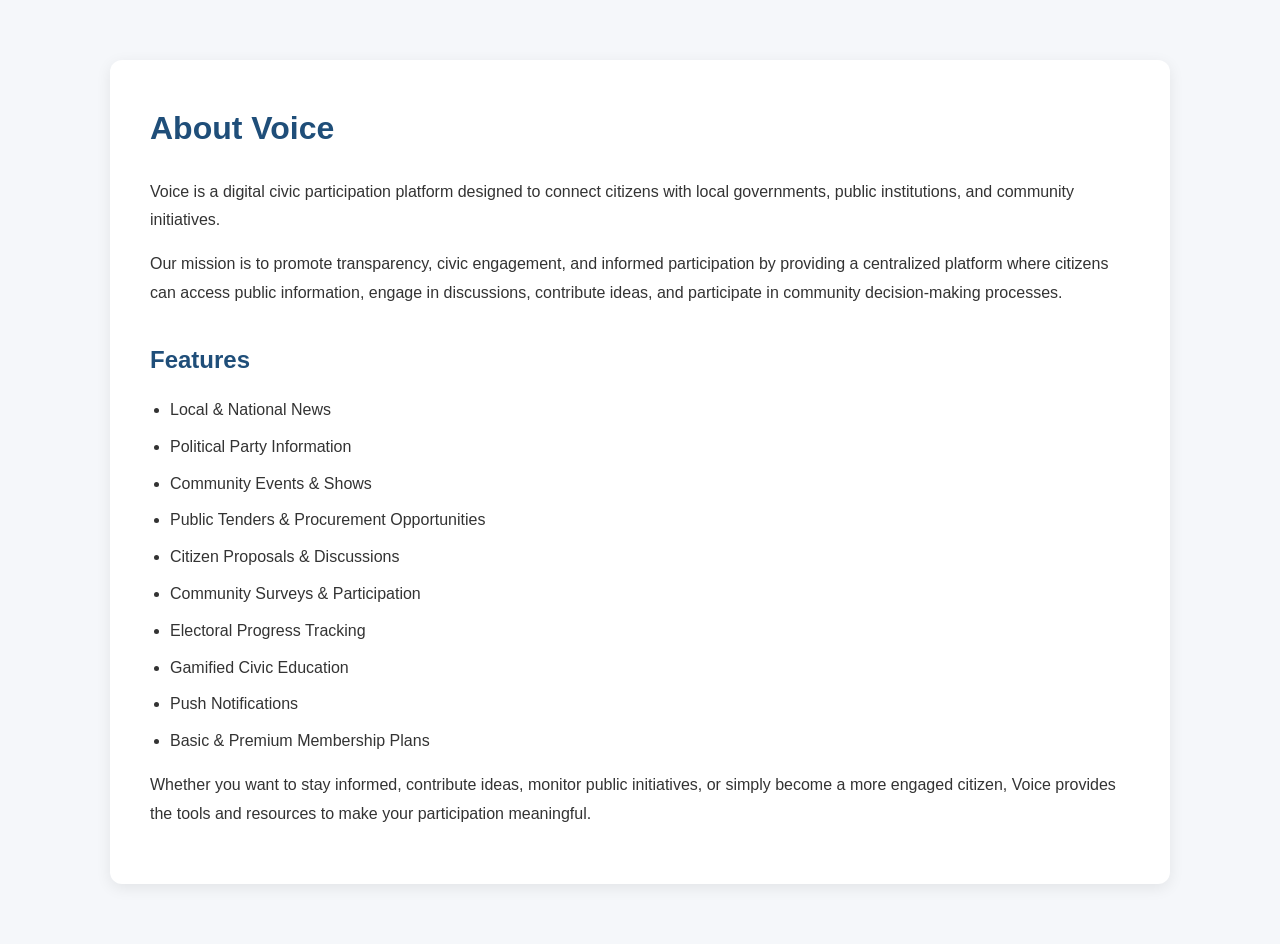
==== about.html @ 0fd89a44 "Add initial HTML files for About, Privacy Policy, Terms & Conditions, and CSS styles" ====
<!DOCTYPE html>
<html lang="en">
<head>
<meta charset="UTF-8">
<meta name="viewport" content="width=device-width, initial-scale=1.0">
<title>About Voice</title>
<link rel="stylesheet" href="style.css">
</head>
<body>

<div class="container">
    <div class="card">

        <h1>About Voice</h1>

        <p>
            Voice is a digital civic participation platform designed to connect citizens
            with local governments, public institutions, and community initiatives.
        </p>

        <p>
            Our mission is to promote transparency, civic engagement, and informed
            participation by providing a centralized platform where citizens can access
            public information, engage in discussions, contribute ideas, and participate
            in community decision-making processes.
        </p>

        <h2>Features</h2>

        <ul>
            <li>Local & National News</li>
            <li>Political Party Information</li>
            <li>Community Events & Shows</li>
            <li>Public Tenders & Procurement Opportunities</li>
            <li>Citizen Proposals & Discussions</li>
            <li>Community Surveys & Participation</li>
            <li>Electoral Progress Tracking</li>
            <li>Gamified Civic Education</li>
            <li>Push Notifications</li>
            <li>Basic & Premium Membership Plans</li>
        </ul>

        <p>
            Whether you want to stay informed, contribute ideas, monitor public
            initiatives, or simply become a more engaged citizen, Voice provides the
            tools and resources to make your participation meaningful.
        </p>

    </div>
</div>

</body>
</html>
---- style.css ----
* {
    margin: 0;
    padding: 0;
    box-sizing: border-box;
}

body {
    font-family: Arial, Helvetica, sans-serif;
    line-height: 1.8;
    background: #f5f7fa;
    color: #333;
}

.container {
    max-width: 1100px;
    margin: 40px auto;
    padding: 20px;
}

.card {
    background: #ffffff;
    padding: 40px;
    border-radius: 12px;
    box-shadow: 0 4px 15px rgba(0,0,0,0.08);
}

h1 {
    color: #1f4e79;
    margin-bottom: 20px;
}

h2 {
    color: #1f4e79;
    margin-top: 30px;
    margin-bottom: 15px;
}

p {
    margin-bottom: 15px;
}

ul {
    margin-left: 20px;
    margin-bottom: 15px;
}

li {
    margin-bottom: 8px;
}

.last-updated {
    color: #777;
    margin-bottom: 25px;
    font-style: italic;
}

.footer {
    text-align: center;
    margin-top: 40px;
    color: #777;
}

@media(max-width:768px){
    .container{
        padding:15px;
    }

    .card{
        padding:25px;
    }
}
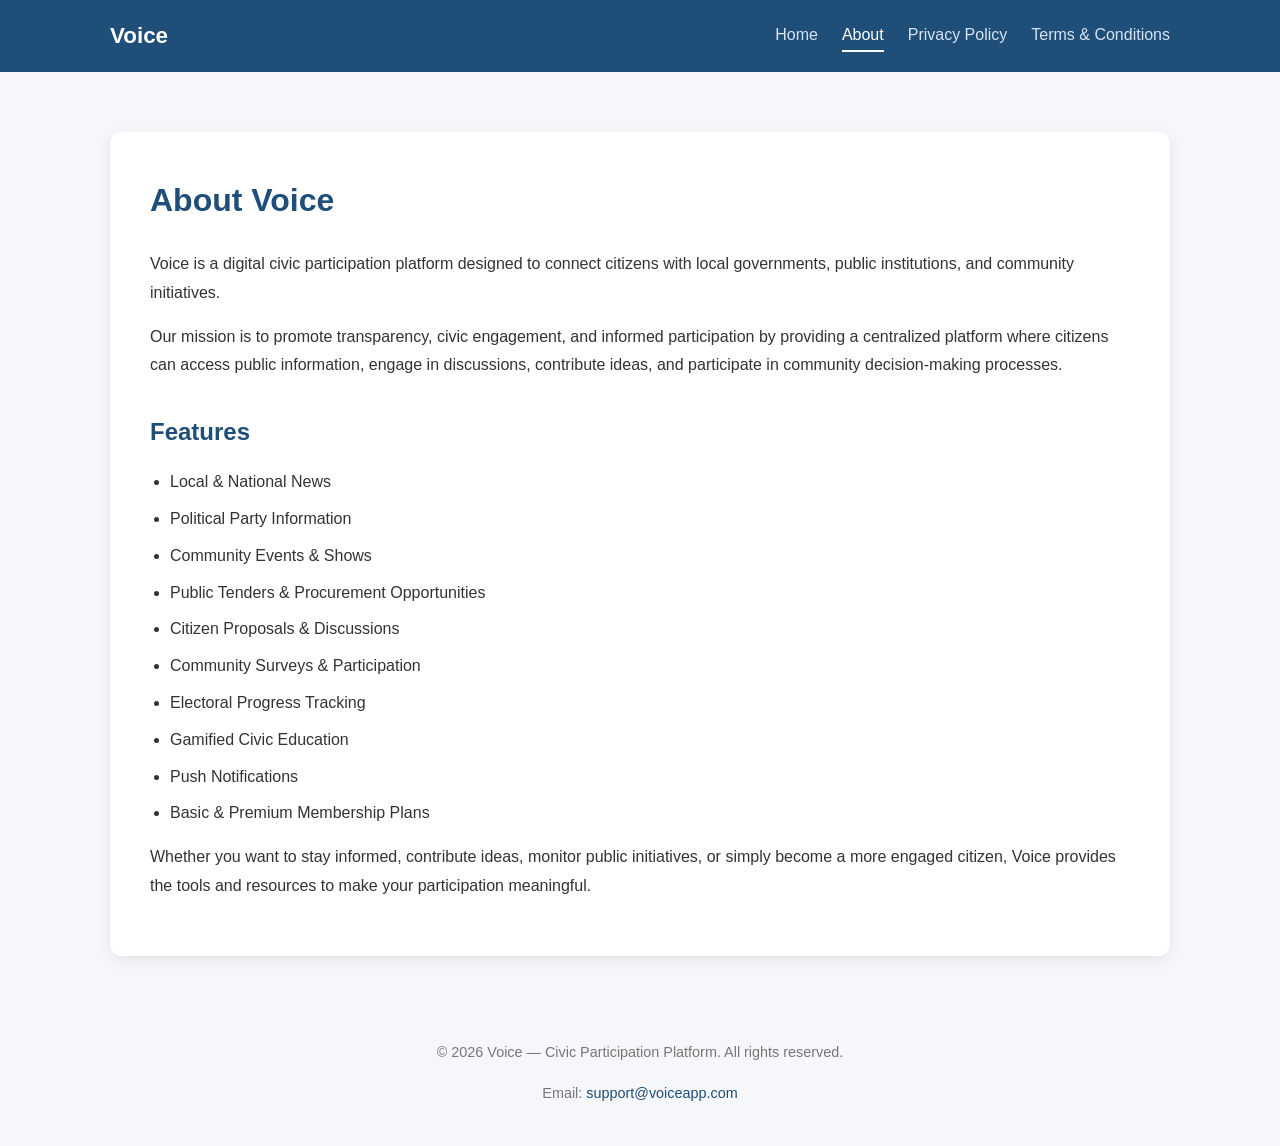
==== commit e989dbe7: "Add navigation and footer to About, Privacy Policy, Terms & Conditions, and create index.html" ====
--- a/about.html
+++ b/about.html
@@ -7,6 +7,18 @@
 <link rel="stylesheet" href="style.css">
 </head>
 <body>
+
+<header class="site-header">
+<div class="nav-container">
+<a href="index.html" class="logo">Voice</a>
+<nav class="site-nav">
+<a href="index.html">Home</a>
+<a href="about.html" class="active">About</a>
+<a href="privacy-policy.html">Privacy Policy</a>
+<a href="terms-and-conditions.html">Terms &amp; Conditions</a>
+</nav>
+</div>
+</header>
 
 <div class="container">
     <div class="card">
@@ -49,5 +61,10 @@
     </div>
 </div>
 
+<footer class="site-footer">
+<p>&copy; 2026 Voice — Civic Participation Platform. All rights reserved.</p>
+<p>Email: <a href="mailto:support@voiceapp.com">support@voiceapp.com</a></p>
+</footer>
+
 </body>
 </html>
--- a/style.css
+++ b/style.css
@@ -54,10 +54,114 @@
     font-style: italic;
 }
 
-.footer {
+/* Header / Navigation */
+.site-header {
+    background: #1f4e79;
+}
+
+.nav-container {
+    max-width: 1100px;
+    margin: 0 auto;
+    padding: 16px 20px;
+    display: flex;
+    align-items: center;
+    justify-content: space-between;
+    flex-wrap: wrap;
+    gap: 12px;
+}
+
+.logo {
+    font-size: 1.4rem;
+    font-weight: bold;
+    color: #ffffff;
+    text-decoration: none;
+}
+
+.site-nav {
+    display: flex;
+    flex-wrap: wrap;
+    gap: 8px 24px;
+}
+
+.site-nav a {
+    color: #d6e4f5;
+    text-decoration: none;
+    font-weight: 500;
+    transition: color 0.2s;
+}
+
+.site-nav a:hover {
+    color: #ffffff;
+}
+
+.site-nav a.active {
+    color: #ffffff;
+    border-bottom: 2px solid #ffffff;
+}
+
+/* Hero section (home page) */
+.hero {
+    background: linear-gradient(135deg, #96B9FF 10%, #3C72F1 40%, #91365F 90%);
+    color: #ffffff;
     text-align: center;
-    margin-top: 40px;
+    padding: 60px 30px;
+    border-radius: 12px;
+    margin-bottom: 30px;
+}
+
+.hero h1 {
+    color: #ffffff;
+    font-size: 2.2rem;
+    margin-bottom: 12px;
+}
+
+.hero p {
+    color: rgba(255, 255, 255, 0.9);
+    max-width: 640px;
+    margin: 0 auto;
+}
+
+.links-grid {
+    display: grid;
+    grid-template-columns: repeat(auto-fit, minmax(200px, 1fr));
+    gap: 16px;
+    margin-top: 10px;
+}
+
+.link-card {
+    display: block;
+    background: #f5f7fa;
+    border: 1px solid #e0e6ed;
+    border-radius: 10px;
+    padding: 24px 20px;
+    text-decoration: none;
+    color: #1f4e79;
+    font-weight: 600;
+    text-align: center;
+    transition: background 0.2s, color 0.2s, border-color 0.2s;
+}
+
+.link-card:hover {
+    background: #1f4e79;
+    color: #ffffff;
+    border-color: #1f4e79;
+}
+
+/* Footer */
+.site-footer {
+    text-align: center;
+    padding: 24px 20px;
     color: #777;
+    font-size: 0.9rem;
+}
+
+.site-footer a {
+    color: #1f4e79;
+    text-decoration: none;
+}
+
+.site-footer a:hover {
+    text-decoration: underline;
 }
 
 @media(max-width:768px){
@@ -68,4 +172,12 @@
     .card{
         padding:25px;
     }
+
+    .hero {
+        padding: 40px 20px;
+    }
+
+    .hero h1 {
+        font-size: 1.6rem;
+    }
 }
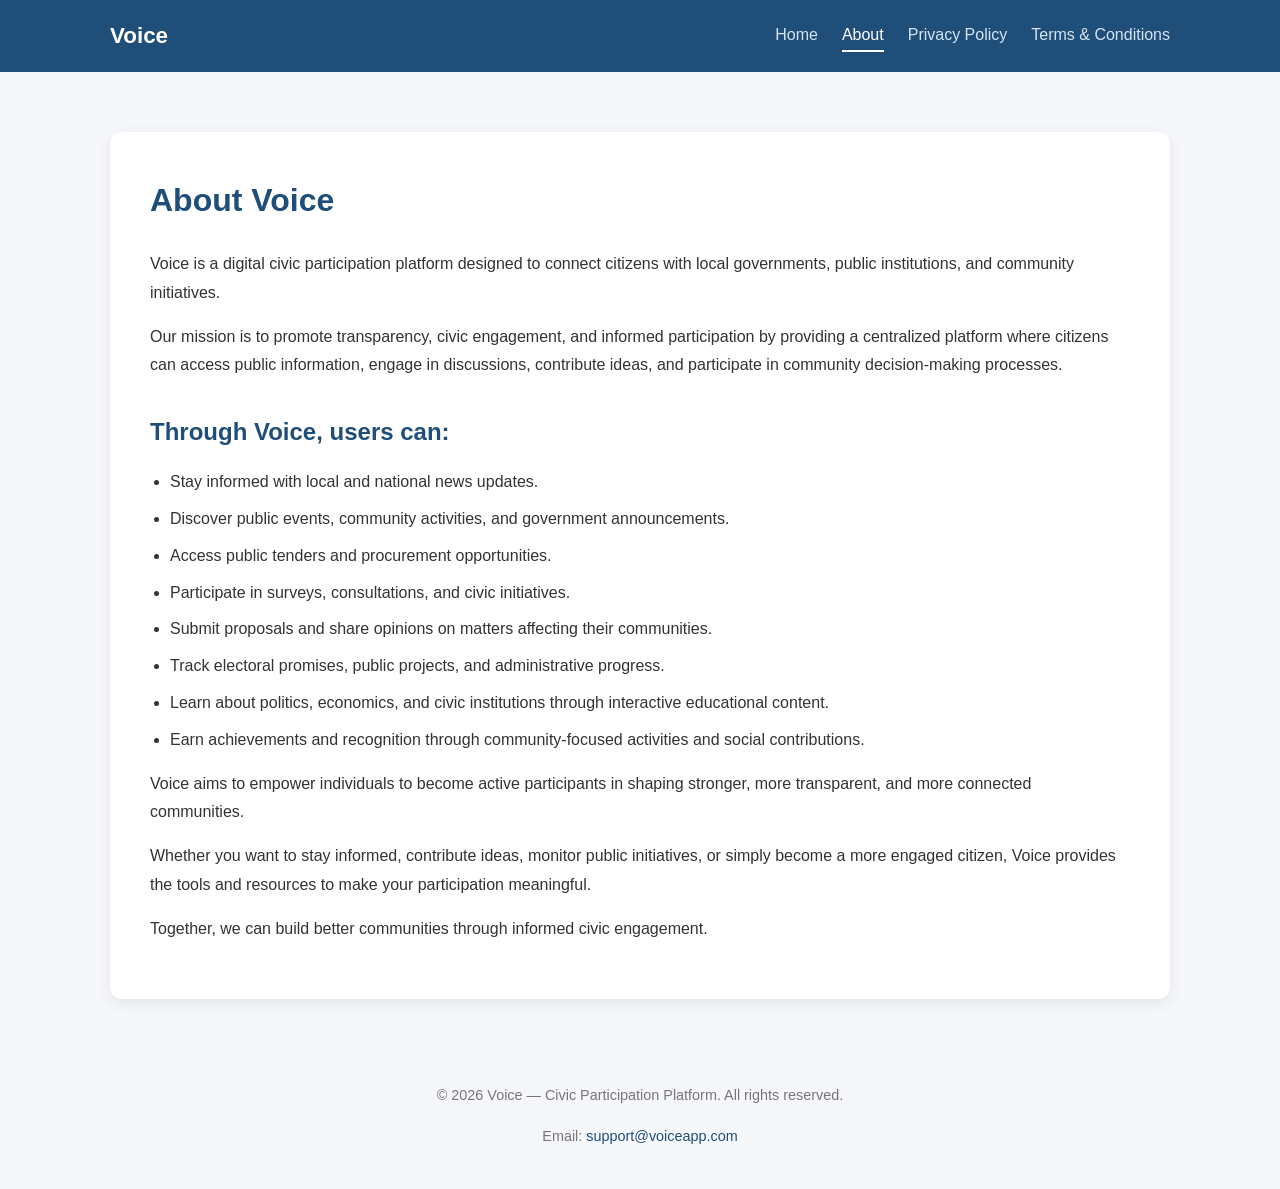
==== commit 9ffd27df: "Update About, Privacy Policy, and Terms & Conditions pages with new content and structure; enhance C" ====
--- a/about.html
+++ b/about.html
@@ -21,44 +21,51 @@
 </header>
 
 <div class="container">
-    <div class="card">
+<div class="card">
 
-        <h1>About Voice</h1>
+<h1>About Voice</h1>
 
-        <p>
-            Voice is a digital civic participation platform designed to connect citizens
-            with local governments, public institutions, and community initiatives.
-        </p>
+<p>
+Voice is a digital civic participation platform designed to connect citizens
+with local governments, public institutions, and community initiatives.
+</p>
 
-        <p>
-            Our mission is to promote transparency, civic engagement, and informed
-            participation by providing a centralized platform where citizens can access
-            public information, engage in discussions, contribute ideas, and participate
-            in community decision-making processes.
-        </p>
+<p>
+Our mission is to promote transparency, civic engagement, and informed
+participation by providing a centralized platform where citizens can access
+public information, engage in discussions, contribute ideas, and participate
+in community decision-making processes.
+</p>
 
-        <h2>Features</h2>
+<h2>Through Voice, users can:</h2>
 
-        <ul>
-            <li>Local & National News</li>
-            <li>Political Party Information</li>
-            <li>Community Events & Shows</li>
-            <li>Public Tenders & Procurement Opportunities</li>
-            <li>Citizen Proposals & Discussions</li>
-            <li>Community Surveys & Participation</li>
-            <li>Electoral Progress Tracking</li>
-            <li>Gamified Civic Education</li>
-            <li>Push Notifications</li>
-            <li>Basic & Premium Membership Plans</li>
-        </ul>
+<ul>
+<li>Stay informed with local and national news updates.</li>
+<li>Discover public events, community activities, and government announcements.</li>
+<li>Access public tenders and procurement opportunities.</li>
+<li>Participate in surveys, consultations, and civic initiatives.</li>
+<li>Submit proposals and share opinions on matters affecting their communities.</li>
+<li>Track electoral promises, public projects, and administrative progress.</li>
+<li>Learn about politics, economics, and civic institutions through interactive educational content.</li>
+<li>Earn achievements and recognition through community-focused activities and social contributions.</li>
+</ul>
 
-        <p>
-            Whether you want to stay informed, contribute ideas, monitor public
-            initiatives, or simply become a more engaged citizen, Voice provides the
-            tools and resources to make your participation meaningful.
-        </p>
+<p>
+Voice aims to empower individuals to become active participants in shaping
+stronger, more transparent, and more connected communities.
+</p>
 
-    </div>
+<p>
+Whether you want to stay informed, contribute ideas, monitor public
+initiatives, or simply become a more engaged citizen, Voice provides the
+tools and resources to make your participation meaningful.
+</p>
+
+<p>
+Together, we can build better communities through informed civic engagement.
+</p>
+
+</div>
 </div>
 
 <footer class="site-footer">
@@ -67,4 +74,4 @@
 </footer>
 
 </body>
-</html>+</html>
--- a/style.css
+++ b/style.css
@@ -33,6 +33,12 @@
     color: #1f4e79;
     margin-top: 30px;
     margin-bottom: 15px;
+}
+
+h3 {
+    color: #2d6da3;
+    margin-top: 20px;
+    margin-bottom: 10px;
 }
 
 p {
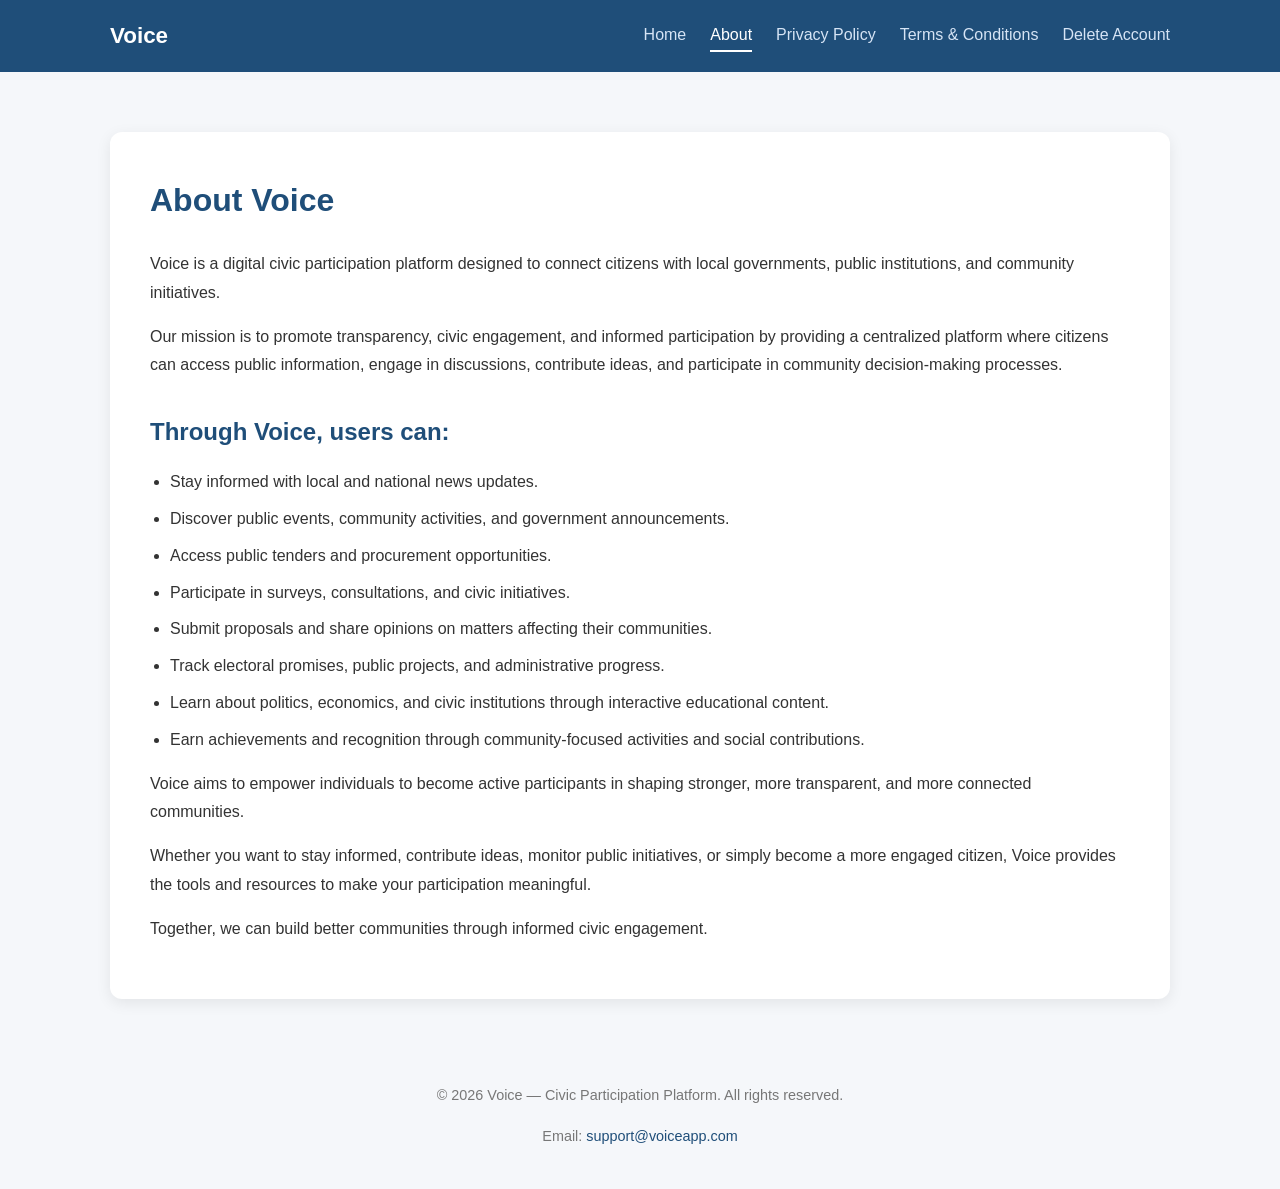
==== commit 36d6b603: "Add "Delete Account" page and update navigation links across the site" ====
--- a/about.html
+++ b/about.html
@@ -16,6 +16,7 @@
 <a href="about.html" class="active">About</a>
 <a href="privacy-policy.html">Privacy Policy</a>
 <a href="terms-and-conditions.html">Terms &amp; Conditions</a>
+<a href="delete-account.html">Delete Account</a>
 </nav>
 </div>
 </header>
--- a/style.css
+++ b/style.css
@@ -45,7 +45,7 @@
     margin-bottom: 15px;
 }
 
-ul {
+ul, ol {
     margin-left: 20px;
     margin-bottom: 15px;
 }
